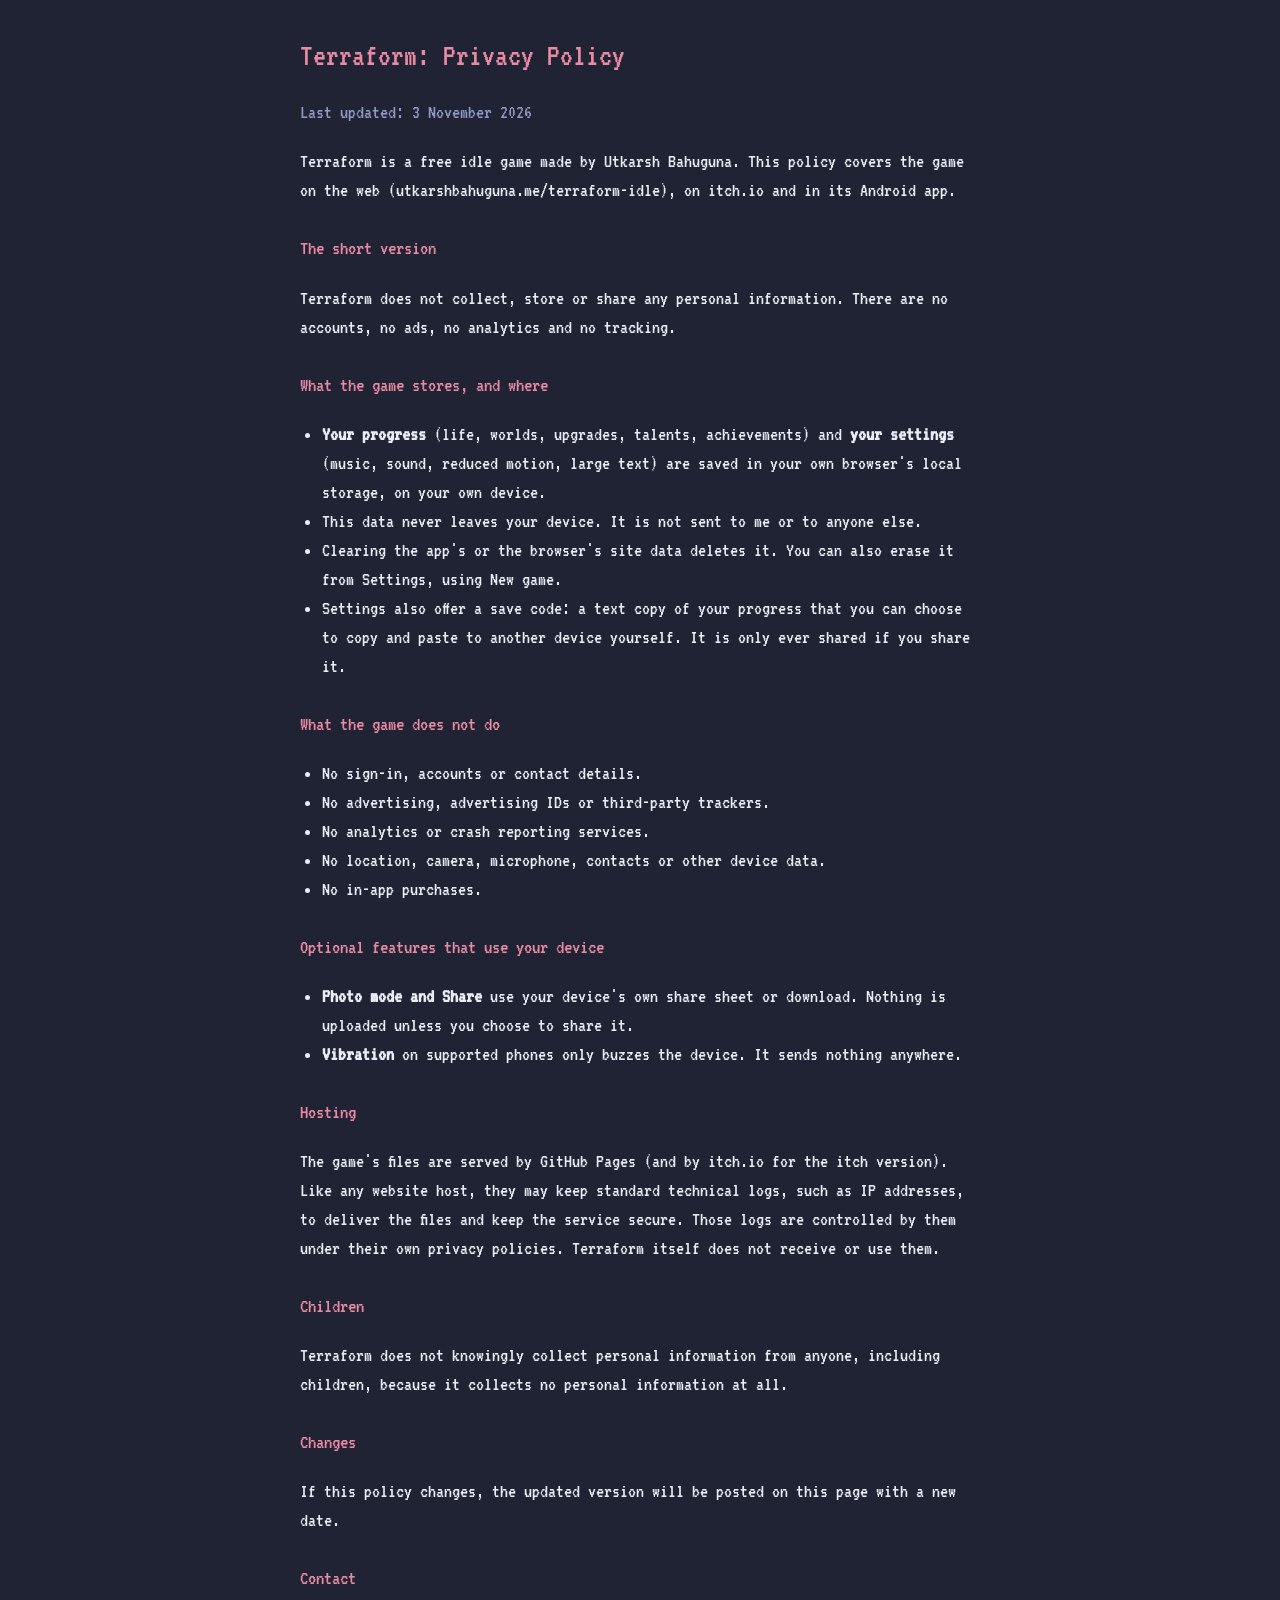
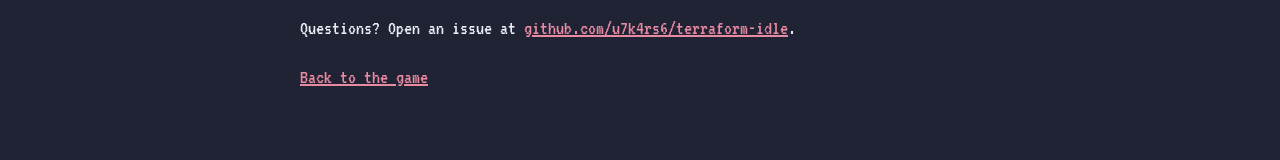
==== privacy.html @ 2bdbbab2 "Google Play prep: privacy policy page (no data collected; linked from Settings), manifest with id, c" ====
<!doctype html>
<html lang="en">
<head>
<meta charset="utf-8">
<meta name="viewport" content="width=device-width,initial-scale=1">
<title>Terraform: Privacy Policy</title>
<link rel="icon" href="icons/icon-192.png" type="image/png">
<style>
  @font-face { font-family: 'VT323'; src: url(fonts/VT323-Regular.woff2) format('woff2'); font-display: swap; }
  :root { --bg: #2b3047; --deep: #1f2333; --line: #e9ecf5; --soft: #8f99c4; --pink: #e98aa3; }
  body { margin: 0; background: var(--deep); color: var(--line); font: 20px/1.45 'VT323', monospace; }
  main { max-width: 680px; margin: 0 auto; padding: 32px 20px 48px; }
  h1 { font-weight: normal; font-size: 2rem; margin: 0 0 4px; color: var(--pink); }
  h2 { font-weight: normal; font-size: 1.3rem; margin: 28px 0 6px; color: var(--pink); }
  p, li { color: var(--line); }
  small, .muted { color: var(--soft); }
  a { color: var(--pink); }
  ul { padding-left: 22px; }
</style>
</head>
<body>
<main>
  <h1>Terraform: Privacy Policy</h1>
  <p class="muted">Last updated: 3 November 2026</p>

  <p>Terraform is a free idle game made by Utkarsh Bahuguna. This policy covers the game on the web (utkarshbahuguna.me/terraform-idle), on itch.io and in its Android app.</p>

  <h2>The short version</h2>
  <p>Terraform does not collect, store or share any personal information. There are no accounts, no ads, no analytics and no tracking.</p>

  <h2>What the game stores, and where</h2>
  <ul>
    <li><b>Your progress</b> (life, worlds, upgrades, talents, achievements) and <b>your settings</b> (music, sound, reduced motion, large text) are saved in your own browser's local storage, on your own device.</li>
    <li>This data never leaves your device. It is not sent to me or to anyone else.</li>
    <li>Clearing the app's or the browser's site data deletes it. You can also erase it from Settings, using New game.</li>
    <li>Settings also offer a save code: a text copy of your progress that you can choose to copy and paste to another device yourself. It is only ever shared if you share it.</li>
  </ul>

  <h2>What the game does not do</h2>
  <ul>
    <li>No sign-in, accounts or contact details.</li>
    <li>No advertising, advertising IDs or third-party trackers.</li>
    <li>No analytics or crash reporting services.</li>
    <li>No location, camera, microphone, contacts or other device data.</li>
    <li>No in-app purchases.</li>
  </ul>

  <h2>Optional features that use your device</h2>
  <ul>
    <li><b>Photo mode and Share</b> use your device's own share sheet or download. Nothing is uploaded unless you choose to share it.</li>
    <li><b>Vibration</b> on supported phones only buzzes the device. It sends nothing anywhere.</li>
  </ul>

  <h2>Hosting</h2>
  <p>The game's files are served by GitHub Pages (and by itch.io for the itch version). Like any website host, they may keep standard technical logs, such as IP addresses, to deliver the files and keep the service secure. Those logs are controlled by them under their own privacy policies. Terraform itself does not receive or use them.</p>

  <h2>Children</h2>
  <p>Terraform does not knowingly collect personal information from anyone, including children, because it collects no personal information at all.</p>

  <h2>Changes</h2>
  <p>If this policy changes, the updated version will be posted on this page with a new date.</p>

  <h2>Contact</h2>
  <p>Questions? Open an issue at <a href="https://github.com/u7k4rs6/terraform-idle">github.com/u7k4rs6/terraform-idle</a>.</p>

  <p><a href="./">Back to the game</a></p>
</main>
</body>
</html>
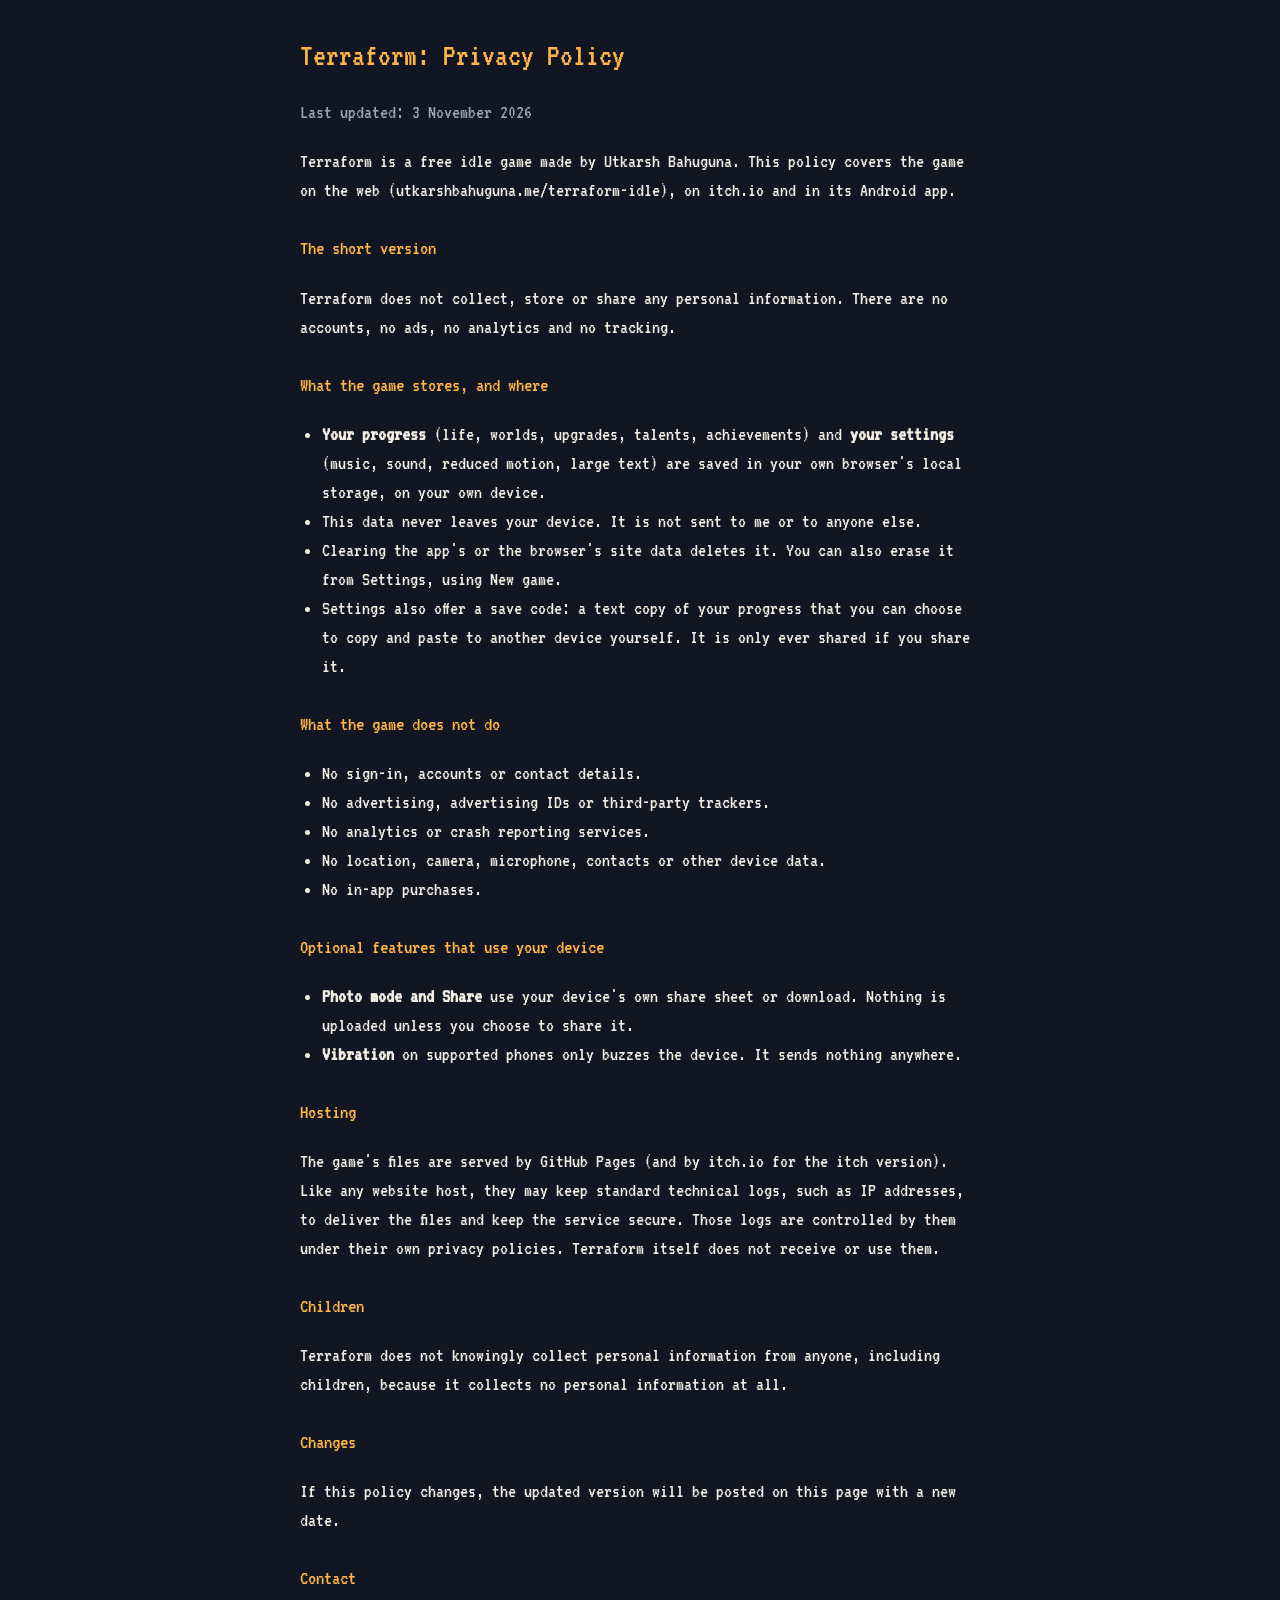
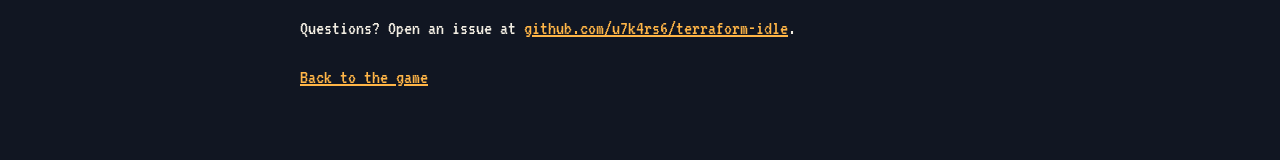
==== commit 5985ecd0: "A look of our own: amber palette, life readout centred on top with a goal bar that fills, world line" ====
--- a/privacy.html
+++ b/privacy.html
@@ -7,14 +7,14 @@
 <link rel="icon" href="icons/icon-192.png" type="image/png">
 <style>
   @font-face { font-family: 'VT323'; src: url(fonts/VT323-Regular.woff2) format('woff2'); font-display: swap; }
-  :root { --bg: #2b3047; --deep: #1f2333; --line: #e9ecf5; --soft: #8f99c4; --pink: #e98aa3; }
+  :root { --bg: #1a2030; --deep: #111622; --line: #f2ede2; --soft: #9aa2b6; --acc: #ffb547; }
   body { margin: 0; background: var(--deep); color: var(--line); font: 20px/1.45 'VT323', monospace; }
   main { max-width: 680px; margin: 0 auto; padding: 32px 20px 48px; }
-  h1 { font-weight: normal; font-size: 2rem; margin: 0 0 4px; color: var(--pink); }
-  h2 { font-weight: normal; font-size: 1.3rem; margin: 28px 0 6px; color: var(--pink); }
+  h1 { font-weight: normal; font-size: 2rem; margin: 0 0 4px; color: var(--acc); }
+  h2 { font-weight: normal; font-size: 1.3rem; margin: 28px 0 6px; color: var(--acc); }
   p, li { color: var(--line); }
   small, .muted { color: var(--soft); }
-  a { color: var(--pink); }
+  a { color: var(--acc); }
   ul { padding-left: 22px; }
 </style>
 </head>
